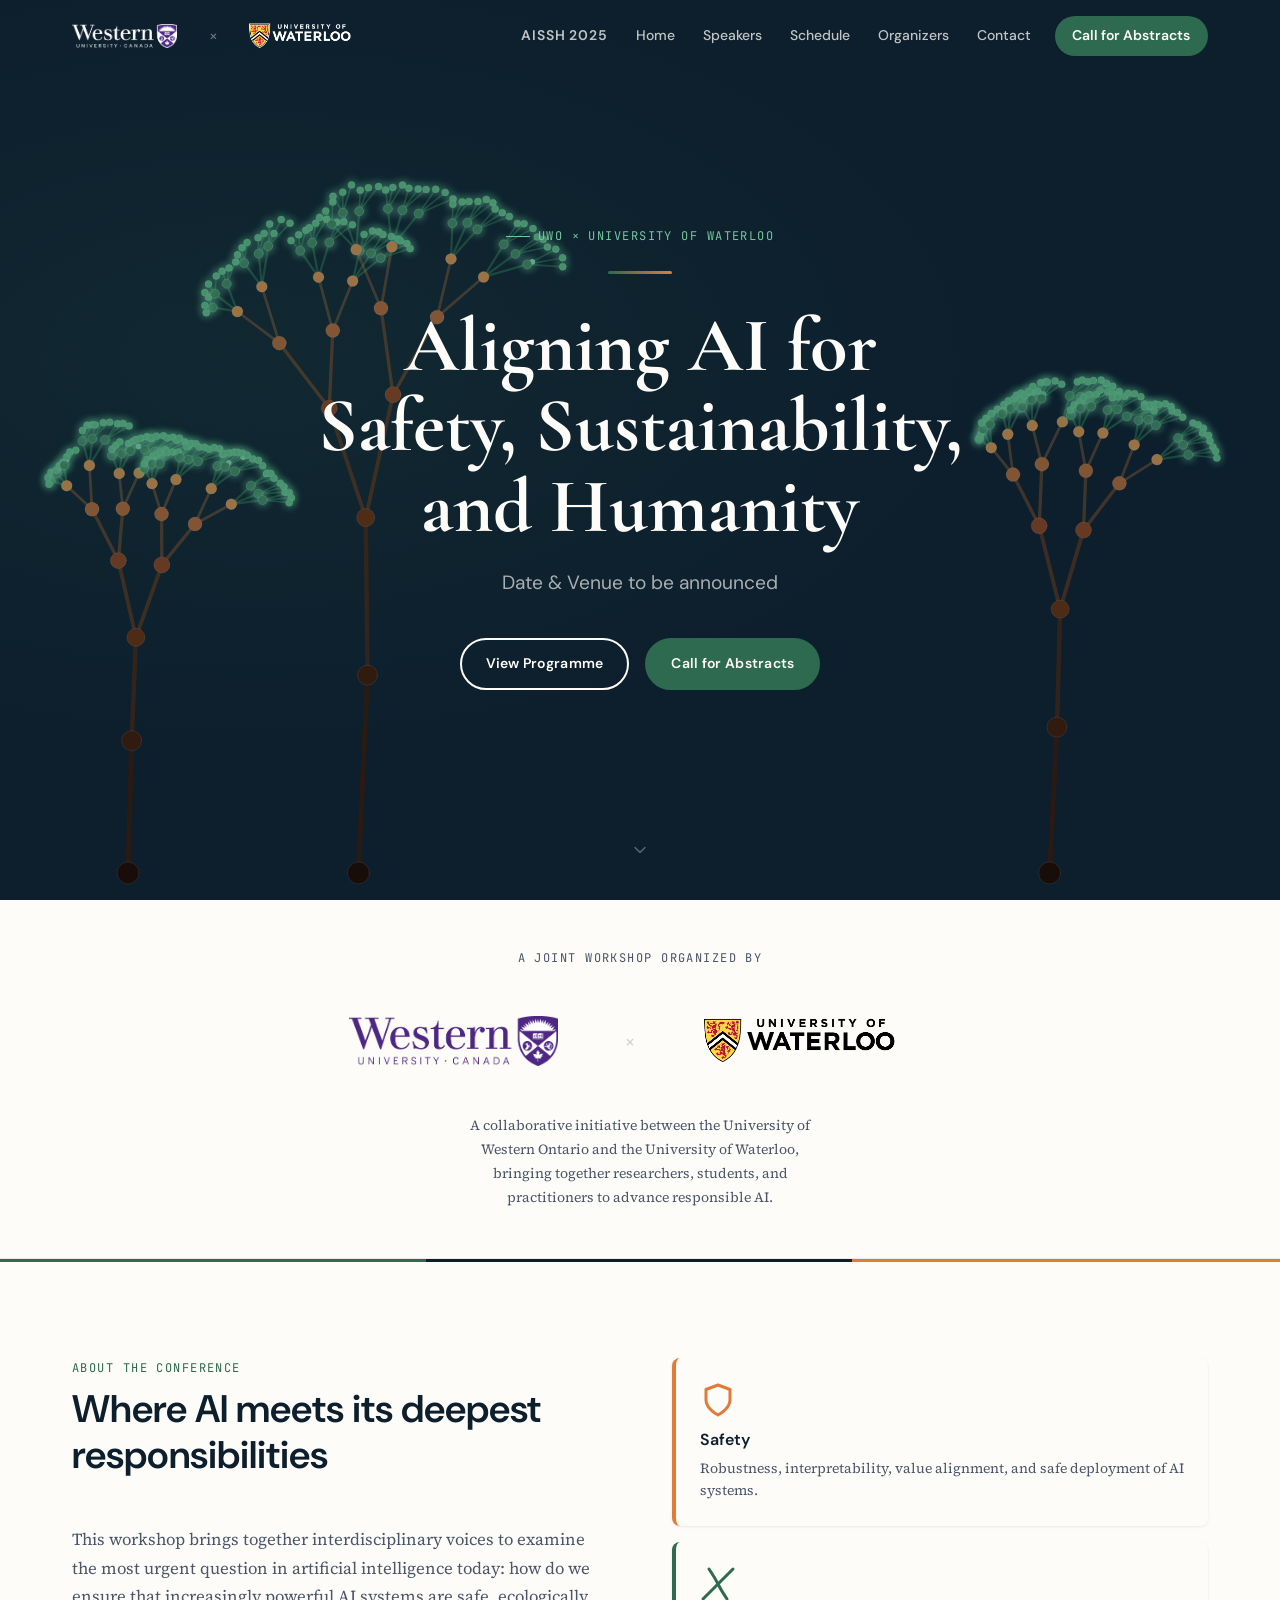
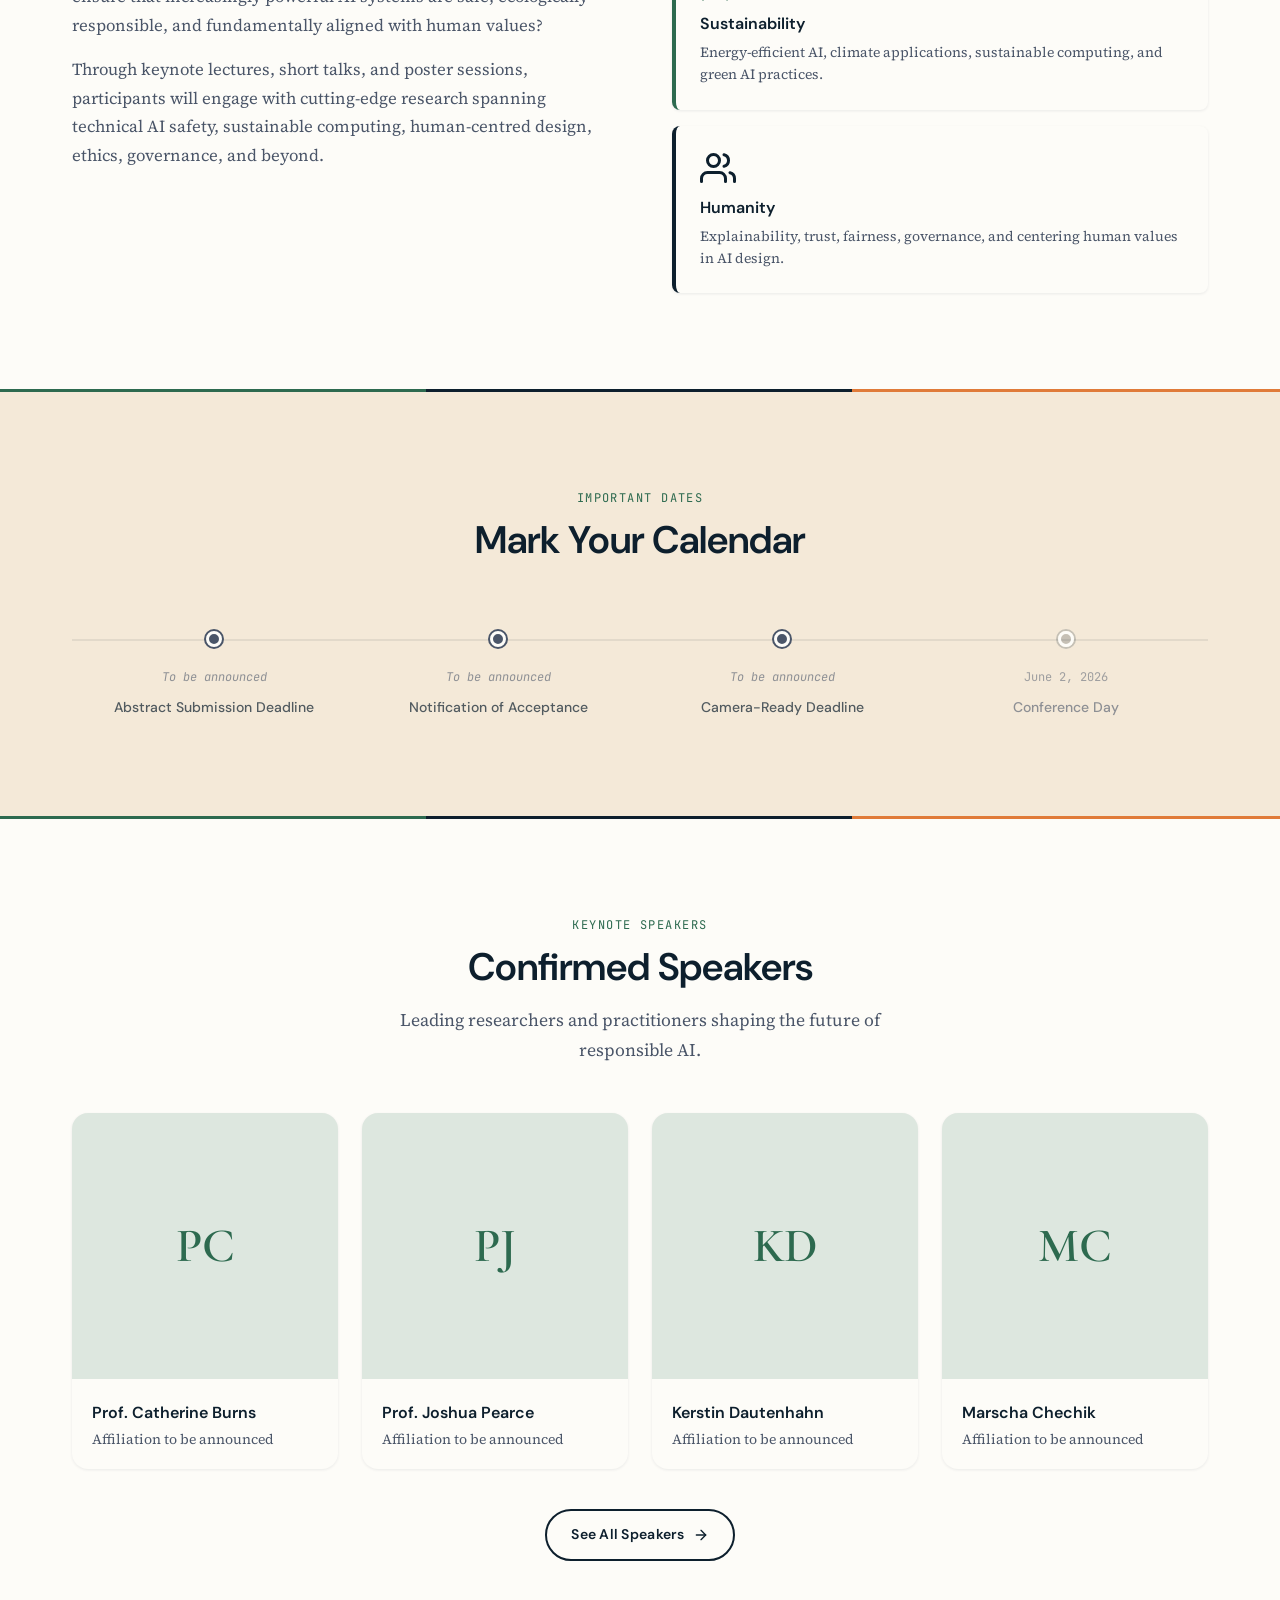
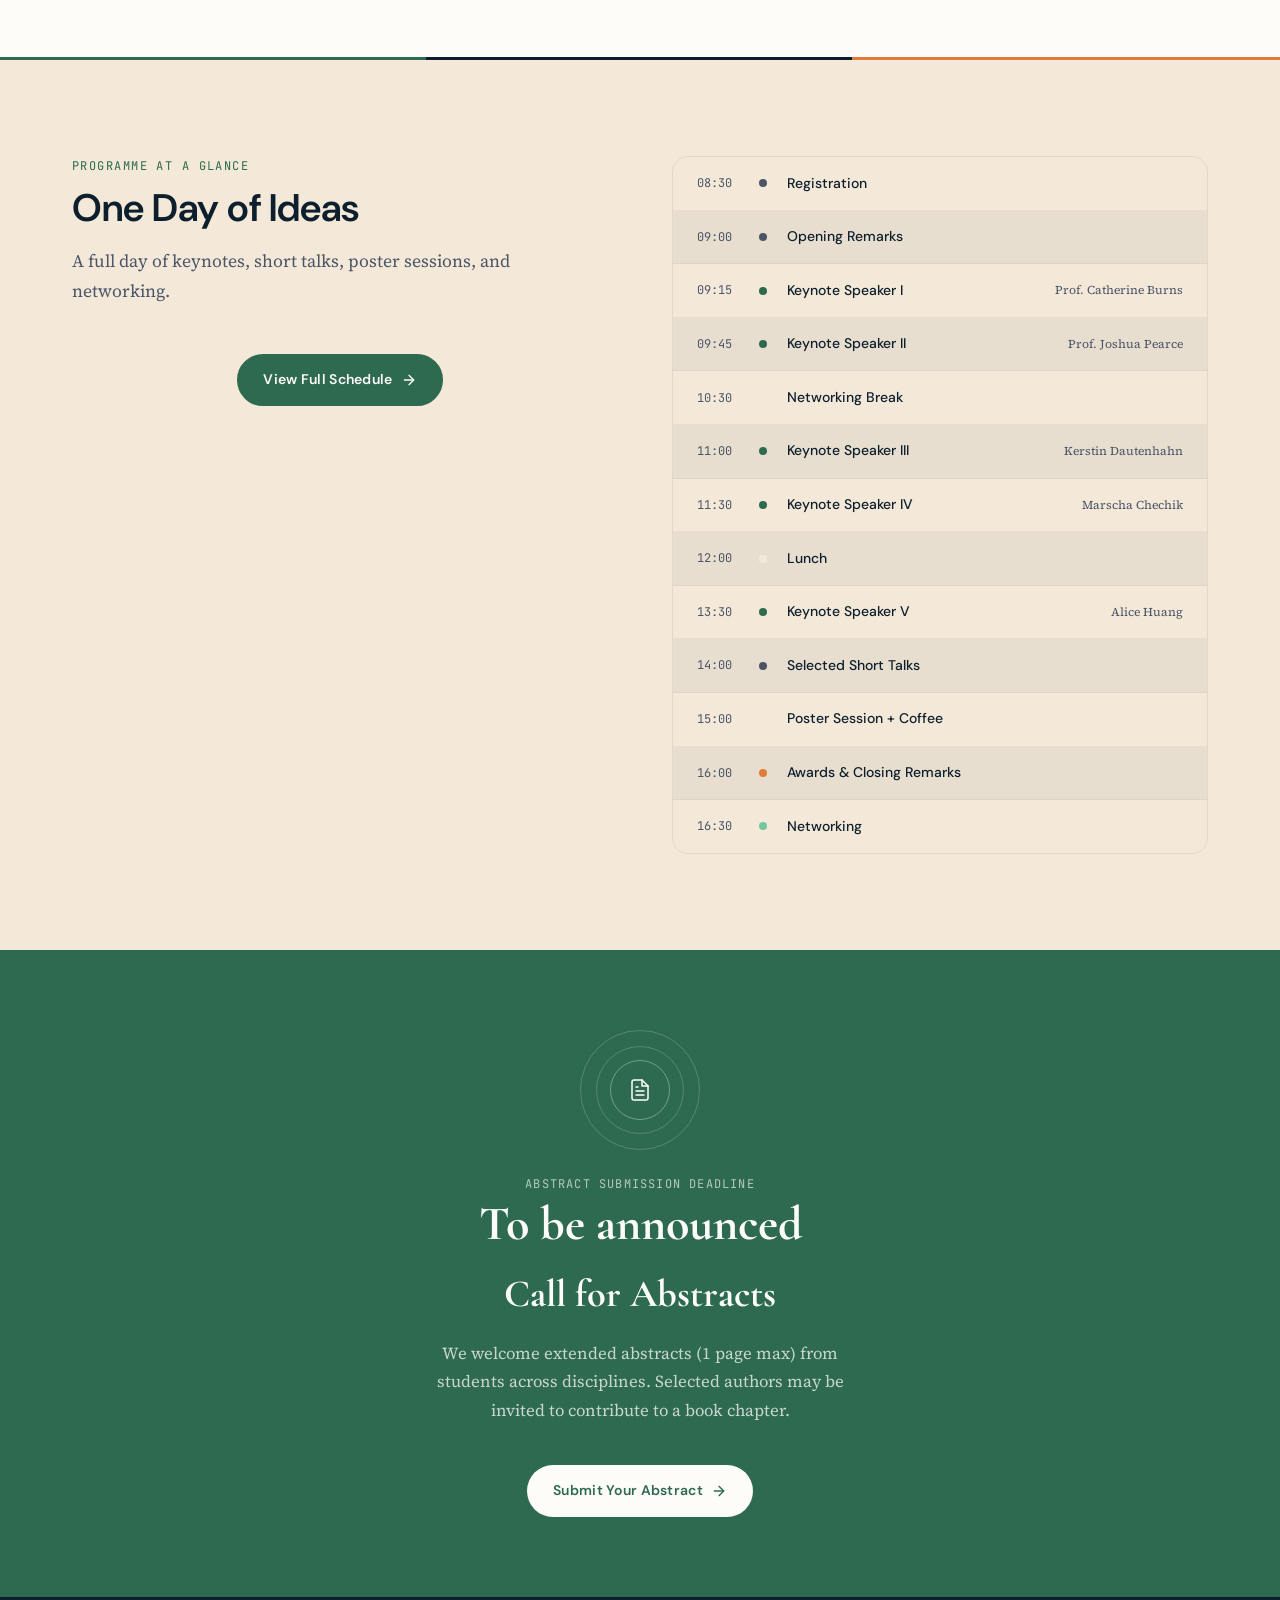
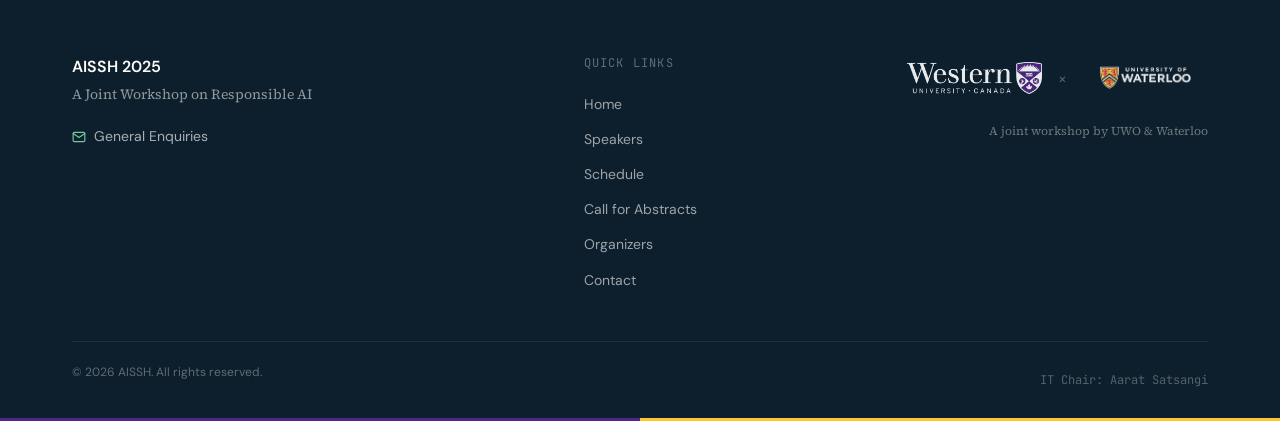
==== index.html @ 4331b7d3 "Frontend v1 done" ====
<!DOCTYPE html>
<html lang="en">

<head>
  <meta charset="UTF-8">
  <meta name="viewport" content="width=device-width, initial-scale=1.0">
  <meta name="description"
    content="Aligning AI for Safety, Sustainability, and Humanity — a joint workshop by the University of Western Ontario and University of Waterloo.">
  <title>AISSH 2025 — Aligning AI for Safety, Sustainability, and Humanity</title>

  <!-- Fonts -->
  <link rel="preconnect" href="https://fonts.googleapis.com">
  <link rel="preconnect" href="https://fonts.gstatic.com" crossorigin>
  <link
    href="https://fonts.googleapis.com/css2?family=Cormorant+Garamond:wght@600;700&family=DM+Sans:ital,opsz,wght@0,9..40,400;0,9..40,500;0,9..40,600;1,9..40,400&family=Source+Serif+4:ital,opsz,wght@0,8..60,400;0,8..60,600;1,8..60,400&family=JetBrains+Mono:wght@400&display=swap"
    rel="stylesheet">

  <!-- CSS -->
  <link rel="stylesheet" href="css/variables.css">
  <link rel="stylesheet" href="css/base.css">
  <link rel="stylesheet" href="css/layout.css">
  <link rel="stylesheet" href="css/animations.css">
  <link rel="stylesheet" href="css/header.css">
  <link rel="stylesheet" href="css/footer.css">
  <link rel="stylesheet" href="css/hero.css">
  <link rel="stylesheet" href="css/home.css">
</head>

<body class="page-home">

  <!-- ══ HEADER ══════════════════════════════════════════════ -->
  <header class="site-header" role="banner">
    <div class="site-header__inner">
      <a href="index.html" class="site-header__logos" aria-label="AISSH 2025 — Home">
        <img src="assets/logos/uwo-logo-rev.png" alt="University of Western Ontario" class="site-header__logo-img">
        <span class="site-header__logo-sep" aria-hidden="true">×</span>
        <img src="assets/logos/waterloo-logo-rev.png" alt="University of Waterloo" class="site-header__logo-img">
      </a>

      <span class="site-header__wordmark" aria-hidden="true">AISSH 2025</span>

      <nav class="site-nav" aria-label="Main navigation">
        <a href="index.html" class="site-nav__link" data-nav-link>Home</a>
        <a href="speakers.html" class="site-nav__link" data-nav-link>Speakers</a>
        <a href="schedule.html" class="site-nav__link" data-nav-link>Schedule</a>
        <a href="organizers.html" class="site-nav__link" data-nav-link>Organizers</a>
        <a href="contact.html" class="site-nav__link" data-nav-link>Contact</a>
        <a href="call-for-abstracts.html" class="site-nav__link site-nav__cta" data-nav-link>Call for Abstracts</a>
      </nav>

      <button class="site-header__hamburger" aria-label="Open navigation menu" aria-expanded="false"
        aria-controls="mobile-nav">
        <span></span><span></span><span></span>
      </button>
    </div>
  </header>

  <!-- ══ MOBILE NAV ══════════════════════════════════════════ -->
  <nav id="mobile-nav" class="site-nav__mobile" aria-label="Mobile navigation">
    <a href="index.html" class="site-nav__mobile-link" data-nav-link>Home</a>
    <a href="speakers.html" class="site-nav__mobile-link" data-nav-link>Speakers</a>
    <a href="schedule.html" class="site-nav__mobile-link" data-nav-link>Schedule</a>
    <a href="organizers.html" class="site-nav__mobile-link" data-nav-link>Organizers</a>
    <a href="contact.html" class="site-nav__mobile-link" data-nav-link>Contact</a>
    <a href="call-for-abstracts.html" class="site-nav__mobile-cta">Call for Abstracts</a>
  </nav>

  <main id="main-content">

    <!-- ══ § HERO ══════════════════════════════════════════ -->
    <section class="hero" aria-label="Conference hero">

      <!-- Neural-tree canvas (right half, decorative) -->
      <canvas id="tree-canvas" class="hero__canvas" aria-hidden="true"></canvas>

      <div class="hero__content">
        <span class="hero__eyebrow anim-fade-up">UWO × University of Waterloo</span>
        <span class="hero__accent anim-fade-up anim-delay-1" aria-hidden="true"></span>

        <h1 class="hero__headline anim-fade-up anim-delay-2">
          Aligning AI for Safety, Sustainability, and Humanity
        </h1>

        <p class="hero__subline anim-fade-up anim-delay-3" id="hero-date">
          Date &amp; Venue to be announced
        </p>

        <div class="hero__ctas anim-fade-up anim-delay-4">
          <a href="schedule.html" class="btn btn-outline" id="hero-cta-schedule">View Programme</a>
          <a href="call-for-abstracts.html" class="btn btn-primary" id="hero-cta-submit">Call for Abstracts</a>
        </div>
      </div>

      <a href="#hosted-by" class="hero__scroll" aria-label="Scroll down">
        <svg xmlns="http://www.w3.org/2000/svg" width="20" height="20" viewBox="0 0 24 24" fill="none"
          stroke="currentColor" stroke-width="1.5" stroke-linecap="round" stroke-linejoin="round" aria-hidden="true">
          <polyline points="6 9 12 15 18 9" />
        </svg>
      </a>
    </section>

    <!-- ══ § HOSTED BY ══════════════════════════════════════════ -->
    <section class="hosted-by" id="hosted-by" aria-label="Hosted by">
      <div class="container">
        <div class="hosted-by__inner">
          <span class="hosted-by__label">A joint workshop organized by</span>
          <div class="hosted-by__logos">
            <img src="assets/logos/uwo-logo.png" alt="University of Western Ontario" class="hosted-by__logo">
            <span class="hosted-by__sep" aria-hidden="true">×</span>
            <img src="assets/logos/waterloo-logo.png" alt="University of Waterloo" class="hosted-by__logo">
          </div>
          <p class="hosted-by__description">
            A collaborative initiative between the University of Western Ontario and the University of Waterloo,
            bringing together researchers, students, and practitioners to advance responsible AI.
          </p>
        </div>
      </div>
    </section>

    <hr class="split-rule section-divider" aria-hidden="true">

    <!-- ══ § ABOUT ═══════════════════════════════════════════════ -->
    <section class="section" id="about" aria-labelledby="about-title">
      <div class="container">
        <div class="two-col">
          <!-- Left: description -->
          <div>
            <div class="section-header reveal">
              <span class="section-label">About the Conference</span>
              <h2 class="section-title" id="about-title">Where AI meets its deepest responsibilities</h2>
            </div>
            <p class="about__description reveal anim-delay-1">
              This workshop brings together interdisciplinary voices to examine the most urgent question
              in artificial intelligence today: how do we ensure that increasingly powerful AI systems
              are safe, ecologically responsible, and fundamentally aligned with human values?
            </p>
            <p class="about__description reveal anim-delay-2" style="margin-top:1rem;">
              Through keynote lectures, short talks, and poster sessions, participants will engage
              with cutting-edge research spanning technical AI safety, sustainable computing,
              human-centred design, ethics, governance, and beyond.
            </p>
          </div>

          <!-- Right: pillar cards -->
          <div class="about__pillars">
            <article class="pillar-card pillar-card--safety reveal">
              <svg class="pillar-card__icon" xmlns="http://www.w3.org/2000/svg" viewBox="0 0 24 24" fill="none"
                stroke="currentColor" stroke-width="2" stroke-linecap="round" stroke-linejoin="round"
                aria-hidden="true">
                <path d="M12 22s8-4 8-10V5l-8-3-8 3v7c0 6 8 10 8 10z" />
              </svg>
              <h3 class="pillar-card__title">Safety</h3>
              <p class="pillar-card__desc">Robustness, interpretability, value alignment, and safe deployment of AI
                systems.</p>
            </article>
            <article class="pillar-card pillar-card--sustain reveal anim-delay-1">
              <svg class="pillar-card__icon" xmlns="http://www.w3.org/2000/svg" viewBox="0 0 24 24" fill="none"
                stroke="currentColor" stroke-width="2" stroke-linecap="round" stroke-linejoin="round"
                aria-hidden="true">
                <path d="M2 22 C2 22 7 17 12 12 C17 7 22 2 22 2" />
                <path d="M6 2 C6 2 10 8 12 12 C14 16 18 22 18 22" />
              </svg>
              <h3 class="pillar-card__title">Sustainability</h3>
              <p class="pillar-card__desc">Energy-efficient AI, climate applications, sustainable computing, and green
                AI practices.</p>
            </article>
            <article class="pillar-card pillar-card--humanity reveal anim-delay-2">
              <svg class="pillar-card__icon" xmlns="http://www.w3.org/2000/svg" viewBox="0 0 24 24" fill="none"
                stroke="currentColor" stroke-width="2" stroke-linecap="round" stroke-linejoin="round"
                aria-hidden="true">
                <path d="M17 21v-2a4 4 0 0 0-4-4H5a4 4 0 0 0-4 4v2" />
                <circle cx="9" cy="7" r="4" />
                <path d="M23 21v-2a4 4 0 0 0-3-3.87" />
                <path d="M16 3.13a4 4 0 0 1 0 7.75" />
              </svg>
              <h3 class="pillar-card__title">Humanity</h3>
              <p class="pillar-card__desc">Explainability, trust, fairness, governance, and centering human values in AI
                design.</p>
            </article>
          </div>
        </div>
      </div>
    </section>

    <hr class="split-rule section-divider" aria-hidden="true">

    <!-- ══ § KEY DATES ═══════════════════════════════════════════ -->
    <section class="section section--sand" id="key-dates" aria-labelledby="dates-title">
      <div class="container">
        <div class="section-header section-header--center reveal">
          <span class="section-label">Important Dates</span>
          <h2 class="section-title" id="dates-title">Mark Your Calendar</h2>
        </div>
        <div class="key-dates__timeline" id="key-dates-list" aria-label="Key dates timeline">
          <!-- Injected by home.js -->
          <p class="text-center" style="color:var(--color-slate); padding:2rem 0;">Loading dates…</p>
        </div>
      </div>
    </section>

    <hr class="split-rule section-divider" aria-hidden="true">

    <!-- ══ § KEYNOTE SPEAKERS PREVIEW ══════════════════════════ -->
    <section class="section" id="speakers" aria-labelledby="speakers-preview-title">
      <div class="container">
        <div class="section-header section-header--center reveal">
          <span class="section-label">Keynote Speakers</span>
          <h2 class="section-title" id="speakers-preview-title">Confirmed Speakers</h2>
          <p class="section-subtitle">Leading researchers and practitioners shaping the future of responsible AI.</p>
        </div>
        <div class="card-grid card-grid--4" id="speakers-preview-grid" aria-label="Speaker preview cards">
          <!-- Injected by home.js -->
        </div>
        <div class="speaker-preview__see-all reveal">
          <a href="speakers.html" class="btn btn-outline-dark" id="see-all-speakers-link">
            See All Speakers
            <svg xmlns="http://www.w3.org/2000/svg" width="16" height="16" viewBox="0 0 24 24" fill="none"
              stroke="currentColor" stroke-width="2" stroke-linecap="round" stroke-linejoin="round" aria-hidden="true">
              <line x1="5" y1="12" x2="19" y2="12" />
              <polyline points="12 5 19 12 12 19" />
            </svg>
          </a>
        </div>
      </div>
    </section>

    <hr class="split-rule section-divider" aria-hidden="true">

    <!-- ══ § QUICK SCHEDULE ════════════════════════════════════ -->
    <section class="section section--sand" id="quick-schedule" aria-labelledby="schedule-preview-title">
      <div class="container">
        <div class="two-col">
          <div>
            <div class="section-header reveal">
              <span class="section-label">Programme at a Glance</span>
              <h2 class="section-title" id="schedule-preview-title">One Day of Ideas</h2>
              <p class="section-subtitle">A full day of keynotes, short talks, poster sessions, and networking.</p>
            </div>
            <div class="quick-schedule__link reveal">
              <a href="schedule.html" class="btn btn-primary" id="full-schedule-link">
                View Full Schedule
                <svg xmlns="http://www.w3.org/2000/svg" width="16" height="16" viewBox="0 0 24 24" fill="none"
                  stroke="currentColor" stroke-width="2" stroke-linecap="round" stroke-linejoin="round"
                  aria-hidden="true">
                  <line x1="5" y1="12" x2="19" y2="12" />
                  <polyline points="12 5 19 12 12 19" />
                </svg>
              </a>
            </div>
          </div>
          <div id="quick-schedule-list" class="quick-schedule__list reveal anim-delay-1"
            aria-label="Quick schedule overview">
            <!-- Injected by home.js -->
          </div>
        </div>
      </div>
    </section>

    <!-- ══ § CFP BANNER ════════════════════════════════════════ -->
    <section class="cfp-banner" id="cfp" aria-labelledby="cfp-title">
      <div class="container">
        <div class="cfp-banner__inner">
          <div class="cfp-banner__rings" aria-hidden="true">
            <div class="cfp-banner__rings-inner">
              <svg xmlns="http://www.w3.org/2000/svg" width="24" height="24" viewBox="0 0 24 24" fill="none"
                stroke="white" stroke-width="1.5" stroke-linecap="round" stroke-linejoin="round">
                <path d="M14 2H6a2 2 0 0 0-2 2v16a2 2 0 0 0 2 2h12a2 2 0 0 0 2-2V8z" />
                <polyline points="14 2 14 8 20 8" />
                <line x1="16" y1="13" x2="8" y2="13" />
                <line x1="16" y1="17" x2="8" y2="17" />
                <polyline points="10 9 9 9 8 9" />
              </svg>
            </div>
          </div>
          <div>
            <span class="cfp-banner__deadline-label">Abstract Submission Deadline</span>
            <span class="cfp-banner__deadline-date" id="cfp-deadline-display">To be announced</span>
          </div>
          <h2 class="cfp-banner__title" id="cfp-title">Call for Abstracts</h2>
          <p class="cfp-banner__subtitle">
            We welcome extended abstracts (1 page max) from students across disciplines.
            Selected authors may be invited to contribute to a book chapter.
          </p>
          <a href="call-for-abstracts.html" class="btn cfp-banner__cta" id="cfp-banner-submit-btn">
            Submit Your Abstract
            <svg xmlns="http://www.w3.org/2000/svg" width="16" height="16" viewBox="0 0 24 24" fill="none"
              stroke="currentColor" stroke-width="2" stroke-linecap="round" stroke-linejoin="round" aria-hidden="true">
              <line x1="5" y1="12" x2="19" y2="12" />
              <polyline points="12 5 19 12 12 19" />
            </svg>
          </a>
        </div>
      </div>
    </section>

  </main>

  <!-- ══ FOOTER ═══════════════════════════════════════════════ -->
  <footer class="site-footer" role="contentinfo">
    <div class="container">
      <div class="site-footer__body">
        <div class="site-footer__identity">
          <p class="site-footer__conf-name">AISSH 2025</p>
          <p class="site-footer__tagline">Aligning AI for Safety, Sustainability, and Humanity</p>
          <ul class="site-footer__contact-list">
            <li class="site-footer__contact-item">
              <svg xmlns="http://www.w3.org/2000/svg" width="14" height="14" viewBox="0 0 24 24" fill="none"
                stroke="currentColor" stroke-width="2" stroke-linecap="round" stroke-linejoin="round"
                aria-hidden="true">
                <path d="M4 4h16c1.1 0 2 .9 2 2v12c0 1.1-.9 2-2 2H4c-1.1 0-2-.9-2-2V6c0-1.1.9-2 2-2z" />
                <polyline points="22,6 12,13 2,6" />
              </svg>
              <a href="contact.html">General Enquiries</a>
            </li>
          </ul>
        </div>

        <nav class="site-footer__nav" aria-label="Footer navigation">
          <p class="site-footer__nav-heading">Quick Links</p>
          <ul class="site-footer__nav-list">
            <li><a href="index.html" class="site-footer__nav-link">Home</a></li>
            <li><a href="speakers.html" class="site-footer__nav-link">Speakers</a></li>
            <li><a href="schedule.html" class="site-footer__nav-link">Schedule</a></li>
            <li><a href="call-for-abstracts.html" class="site-footer__nav-link">Call for Abstracts</a></li>
            <li><a href="organizers.html" class="site-footer__nav-link">Organizers</a></li>
            <li><a href="contact.html" class="site-footer__nav-link">Contact</a></li>
          </ul>
        </nav>

        <div class="site-footer__universities">
          <div class="site-footer__uni-strip">
            <img src="assets/logos/uwo-logo-rev.png" alt="University of Western Ontario" class="site-footer__uni-logo">
            <span class="site-footer__uni-sep" aria-hidden="true">×</span>
            <img src="assets/logos/waterloo-logo-rev.png" alt="University of Waterloo" class="site-footer__uni-logo">
          </div>
          <p class="site-footer__uni-label">A joint workshop by UWO &amp; Waterloo</p>
        </div>
      </div>

      <div class="site-footer__bottom">
        <p class="site-footer__copyright">© <span class="footer-year">2025</span> AISSH. All rights reserved.</p>
        <p class="site-footer__credit">IT Chair: Aarat Satsangi</p>
      </div>
    </div>
    <div class="site-footer__uni-bar" aria-hidden="true"></div>
  </footer>

  <!-- ══ SCRIPTS ══════════════════════════════════════════════ -->
  <script src="js/main.js"></script>
  <script src="js/home.js"></script>
  <script src="js/tree.js"></script>
</body>

</html>
---- css/variables.css ----
/* ============================================================
   VARIABLES.CSS — Design Tokens & CSS Custom Properties
   ============================================================ */

:root {
  /* ——— Colour Palette ——— */
  --color-deep:        #0D1F2D;
  --color-forest:      #2D6A4F;
  --color-sage:        #74C69D;
  --color-sand:        #F4E9D8;
  --color-amber:       #E07B39;
  --color-slate:       #4A5568;
  --color-white:       #FDFCF8;

  /* Transparent variants */
  --color-deep-05:     rgba(13, 31, 45, 0.05);
  --color-deep-08:     rgba(13, 31, 45, 0.08);
  --color-deep-12:     rgba(13, 31, 45, 0.12);
  --color-deep-20:     rgba(13, 31, 45, 0.20);
  --color-forest-10:   rgba(45, 106, 79, 0.10);
  --color-forest-15:   rgba(45, 106, 79, 0.15);
  --color-amber-10:    rgba(224, 123, 57, 0.10);
  --color-amber-15:    rgba(224, 123, 57, 0.15);
  --color-white-10:    rgba(253, 252, 248, 0.10);
  --color-white-80:    rgba(253, 252, 248, 0.80);

  /* University Accents — footer & co-branding only */
  --color-uwo:         #4F2683;
  --color-waterloo:    #FFC72C;

  /* ——— Typography ——— */
  --font-display: 'Cormorant Garamond', Georgia, 'Times New Roman', serif;
  --font-heading:  'DM Sans', system-ui, -apple-system, sans-serif;
  --font-body:     'Source Serif 4', Georgia, 'Times New Roman', serif;
  --font-mono:     'JetBrains Mono', 'Courier New', Courier, monospace;

  /* ——— Type Scale ——— */
  --text-hero:    clamp(2.8rem, 6vw, 5rem);
  --text-h2:      clamp(1.75rem, 3vw, 2.5rem);
  --text-h3:      clamp(1.2rem, 2vw, 1.5rem);
  --text-body:    1rem;
  --text-small:   0.875rem;
  --text-caption: 0.75rem;

  /* ——— Line Heights ——— */
  --lh-hero:  1.05;
  --lh-h2:    1.2;
  --lh-h3:    1.3;
  --lh-body:  1.7;

  /* ——— Spacing ——— */
  --section-py:     clamp(4rem, 8vw, 6rem);
  --container-max:  1200px;
  --container-px:   clamp(1rem, 4vw, 2rem);
  --card-gap:       1.5rem;
  --header-height:  72px;

  /* ——— Border Radius ——— */
  --radius-sm:   4px;
  --radius-md:   8px;
  --radius-lg:   16px;
  --radius-xl:   24px;
  --radius-full: 9999px;

  /* ——— Shadows ——— */
  --shadow-sm:  0 1px 3px var(--color-deep-08);
  --shadow-md:  0 4px 16px var(--color-deep-12);
  --shadow-lg:  0 8px 32px var(--color-deep-20);

  /* ——— Transitions ——— */
  --transition-fast: 150ms ease;
  --transition-base: 300ms ease;
  --transition-slow: 500ms ease;

  /* ——— Z-Index Scale ——— */
  --z-base:    1;
  --z-card:    10;
  --z-header:  100;
  --z-modal:   200;
  --z-overlay: 190;
}
---- css/base.css ----
/* ============================================================
   BASE.CSS — Reset, Typography, Global Element Styles
   ============================================================ */

/* ——— CSS Reset ——— */
*, *::before, *::after {
  box-sizing: border-box;
  margin: 0;
  padding: 0;
}

html {
  scroll-behavior: smooth;
  font-size: 16px;
  -webkit-text-size-adjust: 100%;
}

body {
  font-family: var(--font-body);
  font-size: var(--text-body);
  line-height: var(--lh-body);
  color: var(--color-deep);
  background-color: var(--color-white);
  -webkit-font-smoothing: antialiased;
  -moz-osx-font-smoothing: grayscale;
}

img, svg, video {
  display: block;
  max-width: 100%;
}

a {
  color: var(--color-forest);
  text-decoration: none;
  transition: color var(--transition-fast);
}

a:hover {
  color: var(--color-amber);
}

a:focus-visible {
  outline: 2px solid var(--color-amber);
  outline-offset: 3px;
  border-radius: var(--radius-sm);
}

ul, ol {
  list-style: none;
}

button {
  cursor: pointer;
  border: none;
  background: none;
  font-family: inherit;
}

button:focus-visible {
  outline: 2px solid var(--color-amber);
  outline-offset: 3px;
  border-radius: var(--radius-sm);
}

input, textarea, select {
  font-family: inherit;
  font-size: inherit;
}

/* ——— Typography ——— */
h1, h2, h3, h4, h5, h6 {
  font-family: var(--font-heading);
  line-height: var(--lh-h2);
  color: var(--color-deep);
}

h1 { font-size: var(--text-h2); font-weight: 600; }
h2 { font-size: var(--text-h2); font-weight: 600; }
h3 { font-size: var(--text-h3); font-weight: 500; line-height: var(--lh-h3); }

p { margin-bottom: 1rem; }
p:last-child { margin-bottom: 0; }

strong { font-weight: 600; }
em { font-style: italic; }

/* ——— Section Heading Pattern ——— */
.section-label {
  font-family: var(--font-mono);
  font-size: var(--text-caption);
  letter-spacing: 0.12em;
  text-transform: uppercase;
  color: var(--color-forest);
  margin-bottom: 0.5rem;
  display: block;
}

.section-title {
  font-family: var(--font-heading);
  font-size: var(--text-h2);
  font-weight: 600;
  color: var(--color-deep);
  line-height: var(--lh-h2);
  margin-bottom: 1rem;
}

.section-subtitle {
  font-family: var(--font-body);
  font-size: 1.1rem;
  color: var(--color-slate);
  line-height: var(--lh-body);
  max-width: 56ch;
}

/* ——— Split Rule Divider ——— */
.split-rule {
  display: flex;
  height: 3px;
  border: none;
  margin: 0;
  gap: 0;
}

.split-rule::before,
.split-rule,
.split-rule::after {
  content: '';
  display: block;
}

/* Used as a standalone element */
hr.split-rule {
  width: 100%;
  height: 3px;
  background: linear-gradient(
    to right,
    var(--color-forest) 33.3%,
    var(--color-deep)   33.3% 66.6%,
    var(--color-amber)  66.6%
  );
  border: none;
  margin: 0;
}

/* ——— Button Styles ——— */
.btn {
  display: inline-flex;
  align-items: center;
  gap: 0.5rem;
  padding: 0.75rem 1.5rem;
  border-radius: var(--radius-full);
  font-family: var(--font-heading);
  font-size: var(--text-small);
  font-weight: 600;
  letter-spacing: 0.02em;
  text-decoration: none;
  transition: background-color var(--transition-base),
              color var(--transition-base),
              box-shadow var(--transition-base),
              transform var(--transition-fast);
  cursor: pointer;
  border: 2px solid transparent;
}

.btn:hover {
  transform: translateY(-2px);
}

.btn:active {
  transform: translateY(0);
}

.btn-primary {
  background-color: var(--color-forest);
  color: var(--color-white);
  border-color: var(--color-forest);
}

.btn-primary:hover {
  background-color: #245c42;
  border-color: #245c42;
  color: var(--color-white);
  box-shadow: var(--shadow-md);
}

.btn-outline {
  background-color: transparent;
  color: var(--color-white);
  border-color: var(--color-white);
}

.btn-outline:hover {
  background-color: var(--color-white);
  color: var(--color-deep);
  box-shadow: var(--shadow-md);
}

.btn-outline-dark {
  background-color: transparent;
  color: var(--color-deep);
  border-color: var(--color-deep);
}

.btn-outline-dark:hover {
  background-color: var(--color-deep);
  color: var(--color-white);
}

.btn-amber {
  background-color: var(--color-amber);
  color: var(--color-white);
  border-color: var(--color-amber);
}

.btn-amber:hover {
  background-color: #c96a2a;
  border-color: #c96a2a;
  color: var(--color-white);
  box-shadow: var(--shadow-md);
}

/* ——— Badge ——— */
.badge {
  display: inline-flex;
  align-items: center;
  padding: 0.2rem 0.65rem;
  border-radius: var(--radius-full);
  font-family: var(--font-mono);
  font-size: var(--text-caption);
  font-weight: 400;
  letter-spacing: 0.04em;
  text-transform: uppercase;
}

.badge-confirmed {
  background-color: var(--color-forest-10);
  color: var(--color-forest);
}

/* ——— Utilities ——— */
.visually-hidden {
  position: absolute;
  width: 1px;
  height: 1px;
  margin: -1px;
  padding: 0;
  overflow: hidden;
  clip: rect(0, 0, 0, 0);
  white-space: nowrap;
  border: 0;
}

.text-center { text-align: center; }
.text-left   { text-align: left; }

.mt-sm { margin-top: 0.5rem; }
.mt-md { margin-top: 1rem; }
.mt-lg { margin-top: 2rem; }
---- css/layout.css ----
/* ============================================================
   LAYOUT.CSS — Containers, Grid, Section Wrappers
   ============================================================ */

/* ——— Container ——— */
.container {
  width: 100%;
  max-width: var(--container-max);
  margin-inline: auto;
  padding-inline: var(--container-px);
}

/* ——— Section Wrapper ——— */
.section {
  padding-block: var(--section-py);
}

.section--sand {
  background-color: var(--color-sand);
}

.section--deep {
  background-color: var(--color-deep);
  color: var(--color-white);
}

.section--forest {
  background-color: var(--color-forest);
  color: var(--color-white);
}

/* ——— Section Header ——— */
.section-header {
  margin-bottom: 3rem;
}

.section-header--center {
  text-align: center;
}

.section-header--center .section-subtitle {
  margin-inline: auto;
}

/* ——— Page Hero (inner pages) ——— */
.page-hero {
  background-color: var(--color-deep);
  color: var(--color-white);
  padding-top: calc(var(--header-height) + 5rem);
  padding-bottom: 4.5rem;
  min-height: 420px;
  position: relative;
  overflow: hidden;
}

.page-hero::before {
  display: none;
}

.page-hero .container {
  position: relative;
  z-index: 2;                 /* above canvas (z-index:0) */
  text-align: center;
  width: 100%;
}

.page-hero__label {
  font-family: var(--font-mono);
  font-size: var(--text-caption);
  letter-spacing: 0.12em;
  text-transform: uppercase;
  color: var(--color-sage);
  display: block;
  margin-bottom: 0.75rem;
}

.page-hero__title {
  font-family: var(--font-display);
  font-size: clamp(2rem, 4vw, 3.5rem);
  font-weight: 700;
  line-height: 1.1;
  color: var(--color-white);
  margin-bottom: 1rem;
}

.page-hero__subtitle {
  font-family: var(--font-body);
  font-size: 1.1rem;
  color: var(--color-sand);
  max-width: 52ch;
  line-height: var(--lh-body);
  margin-inline: auto;        /* centre the constrained subtitle */
}

/* ——— Divider ——— */
.section-divider {
  margin-block: 0;
}

/* ——— Card Grids ——— */
.card-grid {
  display: grid;
  gap: var(--card-gap);
}

.card-grid--3 {
  grid-template-columns: repeat(3, 1fr);
}

.card-grid--2 {
  grid-template-columns: repeat(2, 1fr);
}

.card-grid--4 {
  grid-template-columns: repeat(4, 1fr);
}

/* ——— Responsive Grid Breakpoints ——— */
@media (max-width: 1024px) {
  .card-grid--4 { grid-template-columns: repeat(2, 1fr); }
  .card-grid--3 { grid-template-columns: repeat(2, 1fr); }
}

@media (max-width: 640px) {
  .card-grid--4,
  .card-grid--3,
  .card-grid--2 { grid-template-columns: 1fr; }
}

/* ——— Two Column Layout ——— */
.two-col {
  display: grid;
  grid-template-columns: 1fr 1fr;
  gap: 4rem;
  align-items: start;
}

@media (max-width: 768px) {
  .two-col {
    grid-template-columns: 1fr;
    gap: 2rem;
  }
}

/* ——— Flex utilities ——— */
.flex-center {
  display: flex;
  align-items: center;
  justify-content: center;
}

.flex-between {
  display: flex;
  align-items: center;
  justify-content: space-between;
}

.flex-gap-sm { gap: 0.5rem; }
.flex-gap-md { gap: 1rem; }
.flex-gap-lg { gap: 1.5rem; }

/* ——— Main content offset for sticky header ——— */
main {
  padding-top: var(--header-height);
}

/* Home page hero doesn't need offset — it's full-viewport */
body.page-home main {
  padding-top: 0;
}
---- css/animations.css ----
/* ============================================================
   ANIMATIONS.CSS — Keyframes & Motion Utilities
   ============================================================ */

/* ——— Keyframes ——— */
@keyframes fadeInUp {
  from { opacity: 0; transform: translateY(24px); }
  to   { opacity: 1; transform: translateY(0); }
}

@keyframes fadeIn {
  from { opacity: 0; }
  to   { opacity: 1; }
}

@keyframes slideInLeft {
  from { opacity: 0; transform: translateX(-24px); }
  to   { opacity: 1; transform: translateX(0); }
}

@keyframes slideInRight {
  from { opacity: 0; transform: translateX(24px); }
  to   { opacity: 1; transform: translateX(0); }
}

@keyframes chevronBounce {
  0%, 100% { transform: translateY(0); }
  50%       { transform: translateY(6px); }
}

@keyframes pulseRing {
  0%   { transform: scale(1);   opacity: 0.6; }
  100% { transform: scale(1.4); opacity: 0; }
}

@keyframes spinnerRotate {
  to { transform: rotate(360deg); }
}

/* ——— Animation Utility Classes ——— */
.anim-fade-up {
  animation: fadeInUp 0.7s ease both;
}

.anim-delay-1 { animation-delay: 0.1s; }
.anim-delay-2 { animation-delay: 0.2s; }
.anim-delay-3 { animation-delay: 0.35s; }
.anim-delay-4 { animation-delay: 0.5s; }
.anim-delay-5 { animation-delay: 0.65s; }

.anim-fade-in {
  animation: fadeIn 0.6s ease both;
}

/* ——— Scroll-triggered reveal (JS adds .revealed) ——— */
.reveal {
  opacity: 0;
  transform: translateY(20px);
  transition: opacity 0.6s ease, transform 0.6s ease;
}
.reveal.revealed {
  opacity: 1;
  transform: translateY(0);
}

/* ——— Respect reduced motion ——— */
@media (prefers-reduced-motion: reduce) {
  *,
  *::before,
  *::after {
    animation-duration: 0.01ms !important;
    animation-iteration-count: 1 !important;
    transition-duration: 0.01ms !important;
  }

  .reveal {
    opacity: 1;
    transform: none;
    transition: none;
  }
}
---- css/header.css ----
/* ============================================================
   HEADER.CSS — Sticky Navigation
   ============================================================ */

.site-header {
  position: fixed;
  top: 0;
  left: 0;
  right: 0;
  height: var(--header-height);
  z-index: var(--z-header);
  transition: background-color var(--transition-base),
    box-shadow var(--transition-base),
    backdrop-filter var(--transition-base);
}

/* Transparent state (on hero) */
.site-header--transparent {
  background-color: transparent;
}

/* Solid state (after scroll) */
.site-header--solid {
  background-color: var(--color-deep);
  box-shadow: 0 1px 0 rgba(253, 252, 248, 0.08);
  backdrop-filter: blur(12px);
}

/* Non-home pages always solid */
.site-header--always-solid {
  background-color: var(--color-deep);
  box-shadow: 0 1px 0 rgba(253, 252, 248, 0.08);
}

/* ——— Inner layout — 3-column grid ——— */
.site-header__inner {
  display: grid;
  grid-template-columns: 1fr auto 1fr;
  align-items: center;
  height: 100%;
  padding-inline: var(--container-px);
  max-width: var(--container-max);
  margin-inline: auto;
  gap: 1rem;
}

/* ——— Logo Strip ——— */
.site-header__logos {
  display: flex;
  align-items: center;
  gap: 0.75rem;
  text-decoration: none;
  flex-shrink: 0;
}

.site-header__logo-img {
  width: auto;
  max-width: 250px;
  object-fit: contain;
  object-position: center;
  vertical-align: middle;
}

.site-header__logo-img[src*="uwo"] {
  height: 25px;
  margin-right: 20px;
  /* Western logo is wide/tall, visually shrink it slightly */
}

.site-header__logo-img[src*="waterloo"] {
  height: 56px;
  /* Waterloo logo is mostly padding/wide, visually scale it up */
}

.site-header__logo-sep {
  font-family: var(--font-heading);
  font-size: 1rem;
  color: rgba(253, 252, 248, 0.4);
  user-select: none;
}

/* ——— Wordmark (centre column) ——— */
.site-header__wordmark {
  font-family: var(--font-heading);
  font-size: var(--text-small);
  font-weight: 600;
  letter-spacing: 0.06em;
  text-transform: uppercase;
  color: rgba(253, 252, 248, 0.75);
  white-space: nowrap;
  pointer-events: none;
  text-align: center;
  /* No position:absolute — sits naturally in centre grid column */
}

/* ——— Navigation (right column) ——— */
.site-nav {
  display: flex;
  align-items: center;
  justify-content: flex-end;
  gap: 0.25rem;
}

.site-nav__link {
  font-family: var(--font-heading);
  font-size: var(--text-small);
  font-weight: 500;
  color: rgba(253, 252, 248, 0.75);
  padding: 0.4rem 0.75rem;
  border-radius: var(--radius-sm);
  text-decoration: none;
  transition: color var(--transition-fast), background-color var(--transition-fast);
}

.site-nav__link:hover,
.site-nav__link[aria-current="page"] {
  color: var(--color-white);
  background-color: var(--color-white-10);
}

.site-nav__cta {
  margin-left: 0.5rem;
  padding: 0.5rem 1.1rem;
  background-color: var(--color-forest);
  color: var(--color-white) !important;
  border-radius: var(--radius-full);
  font-weight: 600;
  font-size: var(--text-small);
  font-family: var(--font-heading);
  white-space: nowrap;
  transition: background-color var(--transition-base), transform var(--transition-fast);
}

.site-nav__cta:hover {
  background-color: #245c42;
  transform: translateY(-1px);
  color: var(--color-white);
  background-color: #245c42 !important;
}

/* ——— Hamburger (mobile) ——— */
.site-header__hamburger {
  display: none;
  flex-direction: column;
  justify-content: center;
  align-items: center;
  width: 44px;
  height: 44px;
  gap: 5px;
  cursor: pointer;
  background: none;
  border: none;
  padding: 0;
}

.site-header__hamburger span {
  display: block;
  width: 22px;
  height: 2px;
  background-color: var(--color-white);
  border-radius: 2px;
  transition: transform var(--transition-base), opacity var(--transition-base);
}

.site-header__hamburger[aria-expanded="true"] span:nth-child(1) {
  transform: translateY(7px) rotate(45deg);
}

.site-header__hamburger[aria-expanded="true"] span:nth-child(2) {
  opacity: 0;
}

.site-header__hamburger[aria-expanded="true"] span:nth-child(3) {
  transform: translateY(-7px) rotate(-45deg);
}

/* ——— Mobile Drawer ——— */
.site-nav__mobile {
  display: none;
  position: fixed;
  top: var(--header-height);
  left: 0;
  right: 0;
  background-color: var(--color-deep);
  border-top: 1px solid rgba(253, 252, 248, 0.08);
  padding: 1.5rem var(--container-px) 2rem;
  z-index: calc(var(--z-header) - 1);
  animation: fadeIn 0.2s ease;
}

.site-nav__mobile.is-open {
  display: block;
}

.site-nav__mobile-link {
  display: block;
  font-family: var(--font-heading);
  font-size: 1.1rem;
  font-weight: 500;
  color: rgba(253, 252, 248, 0.8);
  padding: 0.85rem 0;
  border-bottom: 1px solid rgba(253, 252, 248, 0.06);
  text-decoration: none;
  transition: color var(--transition-fast);
}

.site-nav__mobile-link:hover,
.site-nav__mobile-link[aria-current="page"] {
  color: var(--color-sage);
}

.site-nav__mobile-cta {
  display: inline-block;
  margin-top: 1.25rem;
  background-color: var(--color-forest);
  color: var(--color-white);
  padding: 0.75rem 1.5rem;
  border-radius: var(--radius-full);
  font-family: var(--font-heading);
  font-size: 1rem;
  font-weight: 600;
  text-decoration: none;
}

/* ——— Responsive ——— */
@media (max-width: 768px) {
  .site-header__inner {
    grid-template-columns: 1fr auto;
    /* logos | hamburger */
  }

  .site-nav {
    display: none;
  }

  .site-header__hamburger {
    display: flex;
  }

  .site-header__wordmark {
    display: none;
  }
}

@media (max-width: 480px) {
  .site-header__logo-img[src*="uwo"] {
    height: 20px;
    margin-right: 10px;
  }
  .site-header__logo-img[src*="waterloo"] {
    height: 42px;
  }
}
---- css/footer.css ----
/* ============================================================
   FOOTER.CSS — Site Footer
   ============================================================ */

.site-footer {
  background-color: var(--color-deep);
  color: rgba(253, 252, 248, 0.7);
  padding-top: 3.5rem;
}

/* ——— Main footer body ——— */
.site-footer__body {
  display: grid;
  grid-template-columns: 1fr auto 1fr;
  gap: 3rem;
  padding-bottom: 3rem;
  border-bottom: 1px solid rgba(253, 252, 248, 0.08);
  align-items: start;
}

/* Left: Identity */
.site-footer__conf-name {
  font-family: var(--font-heading);
  font-size: 1rem;
  font-weight: 600;
  color: var(--color-white);
  margin-bottom: 0.25rem;
}

.site-footer__tagline {
  font-family: var(--font-body);
  font-size: var(--text-small);
  color: rgba(253, 252, 248, 0.55);
  margin-bottom: 1.25rem;
  line-height: 1.5;
}

.site-footer__contact-list {
  display: flex;
  flex-direction: column;
  gap: 0.4rem;
}

.site-footer__contact-item {
  display: flex;
  align-items: center;
  gap: 0.5rem;
  font-family: var(--font-heading);
  font-size: var(--text-small);
}

.site-footer__contact-item svg {
  flex-shrink: 0;
  color: var(--color-sage);
}

.site-footer__contact-item a {
  color: rgba(253, 252, 248, 0.65);
  text-decoration: none;
  transition: color var(--transition-fast);
}

.site-footer__contact-item a:hover {
  color: var(--color-sage);
}

/* Centre: Quick links */
.site-footer__nav-heading {
  font-family: var(--font-mono);
  font-size: var(--text-caption);
  letter-spacing: 0.1em;
  text-transform: uppercase;
  color: rgba(253, 252, 248, 0.35);
  margin-bottom: 1rem;
}

.site-footer__nav-list {
  display: flex;
  flex-direction: column;
  gap: 0.5rem;
}

.site-footer__nav-link {
  font-family: var(--font-heading);
  font-size: var(--text-small);
  color: rgba(253, 252, 248, 0.6);
  text-decoration: none;
  transition: color var(--transition-fast);
}

.site-footer__nav-link:hover {
  color: var(--color-sage);
}

/* Right: University logos */
.site-footer__universities {
  display: flex;
  flex-direction: column;
  align-items: flex-end;
  gap: 1.25rem;
}

.site-footer__uni-strip {
  display: flex;
  align-items: center;
  gap: 1rem;
}

.site-footer__uni-logo {
  width: auto;
  max-width: 250px;
  object-fit: contain;
  object-position: center;
  vertical-align: middle;
  opacity: 0.9;
}

.site-footer__uni-logo[src*="uwo"] {
  height: 32px;
}

.site-footer__uni-logo[src*="waterloo"] {
  height: 50px;
}

.site-footer__uni-sep {
  font-family: var(--font-heading);
  font-size: 1rem;
  color: rgba(253, 252, 248, 0.3);
}

.site-footer__uni-label {
  font-family: var(--font-body);
  font-size: var(--text-caption);
  color: rgba(253, 252, 248, 0.4);
  text-align: right;
  line-height: 1.4;
}

/* ——— Footer bottom bar ——— */
.site-footer__bottom {
  padding-block: 1.25rem;
  display: flex;
  align-items: center;
  justify-content: space-between;
  gap: 1rem;
  flex-wrap: wrap;
}

.site-footer__copyright {
  font-family: var(--font-heading);
  font-size: var(--text-caption);
  color: rgba(253, 252, 248, 0.35);
}

.site-footer__credit {
  font-family: var(--font-mono);
  font-size: var(--text-caption);
  color: rgba(253, 252, 248, 0.3);
}

/* ——— University accent strip ——— */
.site-footer__uni-bar {
  height: 3px;
  background: linear-gradient(to right,
      var(--color-uwo) 50%,
      var(--color-waterloo) 50%);
}

/* ——— Responsive ——— */
@media (max-width: 900px) {
  .site-footer__body {
    grid-template-columns: 1fr 1fr;
  }

  .site-footer__universities {
    grid-column: 1 / -1;
    align-items: flex-start;
  }
}

@media (max-width: 560px) {
  .site-footer__body {
    grid-template-columns: 1fr;
    gap: 2rem;
  }

  .site-footer__universities {
    align-items: flex-start;
  }

  .site-footer__bottom {
    flex-direction: column;
    align-items: flex-start;
    gap: 0.5rem;
  }
}
---- css/hero.css ----
/* ============================================================
   HERO.CSS — Homepage Hero Section
   ============================================================ */

.hero {
  position: relative;
  min-height: 100svh;
  min-height: 100vh;
  display: flex;
  flex-direction: column;
  justify-content: center;
  background-color: var(--color-deep);
  background-image:
    radial-gradient(ellipse 80% 60% at 20% 40%, rgba(45, 106, 79, 0.12) 0%, transparent 70%);
  overflow: hidden;
  color: var(--color-white);
}

/* ——— Neural-tree canvas ——— */
.hero__canvas {
  position: absolute;
  inset: 0;
  width: 100%;
  height: 100%;
  pointer-events: none;
  z-index: 0;
  opacity: 0.8; /* matches ctrl-trees default value */
  transition: opacity 0.1s;
}


/* ——— Background texture (disabled) ——— */
.hero__texture {
  display: none;
}

/* Bottom gradient overlay removed */

/* ——— Content — centered above the tree ——— */
.hero__content {
  position: relative;
  z-index: 2;
  width: 100%;
  max-width: var(--container-max);
  margin-inline: auto;
  padding-inline: var(--container-px);
  padding-top: calc(var(--header-height) + 2rem);
  padding-bottom: 6rem;
  text-align: center;
}

/* ——— Pre-headline tag ——— */
.hero__eyebrow {
  display: inline-flex;
  align-items: center;
  justify-content: center;
  gap: 0.5rem;
  font-family: var(--font-mono);
  font-size: var(--text-caption);
  letter-spacing: 0.12em;
  text-transform: uppercase;
  color: var(--color-sage);
  margin-bottom: 1.5rem;
}

.hero__eyebrow::before {
  content: '';
  display: block;
  width: 24px;
  height: 1px;
  background-color: var(--color-sage);
}

/* ——— Headline ——— */
.hero__headline {
  font-family: var(--font-display);
  font-size: var(--text-hero);
  font-weight: 700;
  line-height: var(--lh-hero);
  color: var(--color-white);
  margin-bottom: 1.25rem;
  max-width: 18ch;
  margin-inline: auto; /* centre the constrained headline */
}

/* Stagger animation on words */
.hero__headline .word {
  display: inline-block;
  animation: fadeInUp 0.7s ease both;
}

/* ——— Subline ——— */
.hero__subline {
  font-family: var(--font-heading);
  font-size: clamp(1rem, 2vw, 1.2rem);
  color: rgba(253, 252, 248, 0.65);
  margin-bottom: 2.5rem;
  max-width: 48ch;
  line-height: 1.6;
  margin-inline: auto;
}

/* ——— CTA group ——— */
.hero__ctas {
  display: flex;
  align-items: center;
  justify-content: center;
  gap: 1rem;
  flex-wrap: wrap;
}

/* ——— Scroll chevron ——— */
.hero__scroll {
  position: absolute;
  bottom: 2.5rem;
  left: 50%;
  transform: translateX(-50%);
  z-index: 3;
  display: flex;
  flex-direction: column;
  align-items: center;
  gap: 0.35rem;
  color: rgba(253, 252, 248, 0.35);
  font-family: var(--font-mono);
  font-size: var(--text-caption);
  letter-spacing: 0.1em;
  text-transform: uppercase;
  text-decoration: none;
}

.hero__scroll svg {
  animation: chevronBounce 1.8s ease-in-out infinite;
}


/* ——— Decorative accent line ——— */
.hero__accent {
  display: block;
  width: 64px;
  height: 3px;
  background: linear-gradient(to right, var(--color-forest), var(--color-amber));
  border-radius: var(--radius-full);
  margin-bottom: 2rem;
  margin-inline: auto;
}

/* ——— Responsive ——— */
@media (max-width: 768px) {
  .hero__content {
    max-width: 100%;
    padding-bottom: 5rem;
  }

  .hero__ctas {
    flex-direction: column;
    align-items: center;
  }

  .hero__scroll {
    bottom: 1.5rem;
  }
}
---- css/home.css ----
/* ============================================================
   HOME.CSS — Homepage Section Styles
   (Hosted By, About, Key Dates, Speaker Preview,
    Quick Schedule, CFP Banner)
   ============================================================ */

/* ——— § Hosted By ——— */
.hosted-by {
  padding-block: 3rem;
  background-color: var(--color-white);
  border-bottom: 1px solid var(--color-deep-08);
}

.hosted-by__inner {
  display: flex;
  flex-direction: column;
  align-items: center;
  gap: 1.25rem;
  text-align: center;
}

.hosted-by__label {
  font-family: var(--font-mono);
  font-size: var(--text-caption);
  letter-spacing: 0.12em;
  text-transform: uppercase;
  color: var(--color-slate);
}

.hosted-by__logos {
  display: flex;
  align-items: center;
  gap: 2rem;
}

.hosted-by__logo {
  height: 44px;
  width: auto;
}


.hosted-by__logo[src*="uwo"] {
  height: 50px;
  margin-right: 35px;
  /* Western logo is wide/tall, visually shrink it slightly */
}

.hosted-by__logo[src*="waterloo"] {
  height: 106px;
  /* Waterloo logo is mostly padding/wide, visually scale it up */
}

.hosted-by__sep {
  font-family: var(--font-heading);
  font-size: 1.25rem;
  color: var(--color-deep-20);
  font-weight: 300;
}

.hosted-by__description {
  font-family: var(--font-body);
  font-size: var(--text-small);
  color: var(--color-slate);
  max-width: 52ch;
  line-height: var(--lh-body);
}

/* ——— § About the Conference ——— */
.about__description {
  font-size: 1.05rem;
  line-height: var(--lh-body);
  color: var(--color-slate);
  margin-bottom: 0;
}

/* Pillar Cards */
.pillar-card {
  background-color: var(--color-white);
  border-radius: var(--radius-md);
  padding: 1.5rem;
  border-left: 4px solid transparent;
  box-shadow: var(--shadow-sm);
  transition: box-shadow var(--transition-base), transform var(--transition-base);
}

.pillar-card:hover {
  box-shadow: var(--shadow-md);
  transform: translateY(-3px);
}

.pillar-card--safety {
  border-left-color: var(--color-amber);
}

.pillar-card--sustain {
  border-left-color: var(--color-forest);
}

.pillar-card--humanity {
  border-left-color: var(--color-deep);
}

.pillar-card__icon {
  width: 36px;
  height: 36px;
  margin-bottom: 0.75rem;
  color: var(--color-forest);
}

.pillar-card--safety .pillar-card__icon {
  color: var(--color-amber);
}

.pillar-card--humanity .pillar-card__icon {
  color: var(--color-deep);
}

.pillar-card__title {
  font-family: var(--font-heading);
  font-size: 1rem;
  font-weight: 600;
  color: var(--color-deep);
  margin-bottom: 0.4rem;
}

.pillar-card__desc {
  font-family: var(--font-body);
  font-size: var(--text-small);
  color: var(--color-slate);
  line-height: 1.6;
}

.about__pillars {
  display: flex;
  flex-direction: column;
  gap: 1rem;
}

/* ——— § Key Dates ——— */
.key-dates__timeline {
  display: flex;
  gap: 0;
  position: relative;
}

/* Horizontal desktop layout */
.key-dates__timeline::before {
  content: '';
  position: absolute;
  top: 28px;
  left: 0;
  right: 0;
  height: 2px;
  background: var(--color-deep-08);
  z-index: 0;
}

.key-date-item {
  flex: 1;
  position: relative;
  padding-top: 3.5rem;
  padding-inline: 1rem;
  text-align: center;
  z-index: 1;
}

.key-date-item__dot {
  position: absolute;
  top: 20px;
  left: 50%;
  transform: translateX(-50%);
  width: 16px;
  height: 16px;
  border-radius: 50%;
  background-color: var(--color-slate);
  border: 3px solid var(--color-white);
  box-shadow: 0 0 0 2px var(--color-slate);
  transition: background-color var(--transition-base);
}

.key-date-item--highlight .key-date-item__dot {
  background-color: var(--color-amber);
  box-shadow: 0 0 0 2px var(--color-amber);
}

.key-date-item--past .key-date-item__dot {
  background-color: var(--color-deep-20);
  box-shadow: 0 0 0 2px var(--color-deep-20);
}

.key-date-item__date {
  font-family: var(--font-mono);
  font-size: var(--text-caption);
  color: var(--color-amber);
  margin-bottom: 0.35rem;
  display: block;
}

.key-date-item--past .key-date-item__date {
  color: var(--color-slate);
  opacity: 0.5;
}

.key-date-item__label {
  font-family: var(--font-heading);
  font-size: var(--text-small);
  font-weight: 500;
  color: var(--color-deep);
  line-height: 1.3;
}

.key-date-item--past .key-date-item__label {
  color: var(--color-slate);
  opacity: 0.6;
}

/* TBD dates — not yet announced */
.key-date-item--tbd .key-date-item__date {
  color: var(--color-slate);
  font-style: italic;
  opacity: 0.6;
}

.key-date-item--tbd .key-date-item__label {
  opacity: 0.7;
}

/* Mobile: vertical */
@media (max-width: 700px) {
  .key-dates__timeline {
    flex-direction: column;
    gap: 0;
  }

  .key-dates__timeline::before {
    top: 0;
    bottom: 0;
    left: 22px;
    right: auto;
    width: 2px;
    height: auto;
  }

  .key-date-item {
    display: flex;
    align-items: flex-start;
    gap: 1.25rem;
    padding-top: 0;
    padding-left: 56px;
    padding-bottom: 1.75rem;
    text-align: left;
  }

  .key-date-item__dot {
    top: 4px;
    left: 16px;
    transform: none;
  }

  /* .key-date-item__text — no specific styles needed */
}

/* ——— § Speaker Preview ——— */
.speaker-preview-card {
  background-color: var(--color-white);
  border-radius: var(--radius-lg);
  overflow: hidden;
  box-shadow: var(--shadow-sm);
  transition: box-shadow var(--transition-base), transform var(--transition-base);
  cursor: pointer;
}

.speaker-preview-card:hover {
  box-shadow: var(--shadow-lg);
  transform: translateY(-4px);
}

.speaker-preview-card__photo-wrap {
  position: relative;
  aspect-ratio: 1 / 1;
  overflow: hidden;
}

.speaker-preview-card__photo {
  width: 100%;
  height: 100%;
  object-fit: cover;
  filter: grayscale(40%) sepia(30%) hue-rotate(100deg) brightness(0.85);
  transition: filter var(--transition-slow);
}

.speaker-preview-card:hover .speaker-preview-card__photo {
  filter: none;
}

.speaker-preview-card__avatar {
  width: 100%;
  height: 100%;
  display: flex;
  align-items: center;
  justify-content: center;
  background-color: var(--color-forest-15);
  font-family: var(--font-display);
  font-size: 3rem;
  font-weight: 600;
  color: var(--color-forest);
}

.speaker-preview-card__body {
  padding: 1.25rem;
}

.speaker-preview-card__name {
  font-family: var(--font-heading);
  font-size: 1rem;
  font-weight: 600;
  color: var(--color-deep);
  margin-bottom: 0.2rem;
}

.speaker-preview-card__affiliation {
  font-family: var(--font-body);
  font-size: var(--text-small);
  color: var(--color-slate);
  line-height: 1.4;
}

.speaker-preview-card__tag {
  margin-top: 0.6rem;
  font-family: var(--font-mono);
  font-size: var(--text-caption);
  color: var(--color-forest);
  letter-spacing: 0.04em;
}

.speaker-preview__see-all {
  text-align: center;
  margin-top: 2.5rem;
}

/* ——— § Quick Schedule ——— */
.quick-schedule__list {
  display: flex;
  flex-direction: column;
  gap: 0;
  border: 1px solid var(--color-deep-08);
  border-radius: var(--radius-lg);
  overflow: hidden;
}

.quick-schedule-row {
  display: flex;
  align-items: center;
  gap: 1.25rem;
  padding: 0.9rem 1.5rem;
  border-bottom: 1px solid var(--color-deep-05);
  transition: background-color var(--transition-fast);
}

.quick-schedule-row:last-child {
  border-bottom: none;
}

.quick-schedule-row:nth-child(even) {
  background-color: var(--color-deep-05);
}

.quick-schedule-row:hover {
  background-color: var(--color-forest-10);
}

.quick-schedule-row__time {
  font-family: var(--font-mono);
  font-size: var(--text-caption);
  color: var(--color-slate);
  min-width: 42px;
  flex-shrink: 0;
}

.quick-schedule-row__dot {
  width: 8px;
  height: 8px;
  border-radius: 50%;
  flex-shrink: 0;
}

.quick-schedule-row__title {
  font-family: var(--font-heading);
  font-size: var(--text-small);
  font-weight: 500;
  color: var(--color-deep);
  flex: 1;
}

.quick-schedule-row__speaker {
  font-family: var(--font-body);
  font-size: var(--text-caption);
  color: var(--color-slate);
}

.quick-schedule__link {
  text-align: center;
  margin-top: 1.5rem;
}

/* ——— § CFP Banner ——— */
.cfp-banner {
  background-color: var(--color-forest);
  color: var(--color-white);
  position: relative;
  overflow: hidden;
  padding-block: 5rem;
}

.cfp-banner::before {
  display: none;
}

.cfp-banner__inner {
  position: relative;
  z-index: 1;
  display: flex;
  flex-direction: column;
  align-items: center;
  text-align: center;
  gap: 1.5rem;
}

/* Concentric ring decoration */
.cfp-banner__rings {
  position: relative;
  width: 120px;
  height: 120px;
  display: flex;
  align-items: center;
  justify-content: center;
  flex-shrink: 0;
}

.cfp-banner__rings::before,
.cfp-banner__rings::after {
  content: '';
  position: absolute;
  border-radius: 50%;
  border: 1px solid rgba(253, 252, 248, 0.2);
}

.cfp-banner__rings::before {
  inset: 0;
}

.cfp-banner__rings::after {
  inset: 16px;
}

.cfp-banner__rings-inner {
  width: 60px;
  height: 60px;
  border-radius: 50%;
  border: 1px solid rgba(253, 252, 248, 0.35);
  display: flex;
  align-items: center;
  justify-content: center;
}

.cfp-banner__deadline-label {
  font-family: var(--font-mono);
  font-size: var(--text-caption);
  letter-spacing: 0.1em;
  text-transform: uppercase;
  color: rgba(253, 252, 248, 0.65);
  display: block;
  margin-bottom: 0.35rem;
}

.cfp-banner__deadline-date {
  font-family: var(--font-display);
  font-size: clamp(2rem, 4vw, 3rem);
  font-weight: 700;
  color: var(--color-white);
  display: block;
  line-height: 1;
}

.cfp-banner__title {
  font-family: var(--font-display);
  font-size: clamp(1.75rem, 3vw, 2.5rem);
  font-weight: 700;
  color: var(--color-white);
  line-height: 1.15;
}

.cfp-banner__subtitle {
  font-family: var(--font-body);
  font-size: 1.05rem;
  color: rgba(253, 252, 248, 0.75);
  max-width: 48ch;
  line-height: var(--lh-body);
}

.cfp-banner__cta {
  background-color: var(--color-white) !important;
  color: var(--color-forest) !important;
}

.cfp-banner__cta:hover {
  background-color: var(--color-sand) !important;
  color: var(--color-forest) !important;
}

@media (max-width: 640px) {
  .cfp-banner {
    padding-block: 4rem;
  }
  
  .hosted-by__logo[src*="uwo"] {
    height: 32px;
    margin-right: 15px;
  }

  .hosted-by__logo[src*="waterloo"] {
    height: 64px;
  }
  
  .hosted-by__logos {
    gap: 1rem;
  }
}
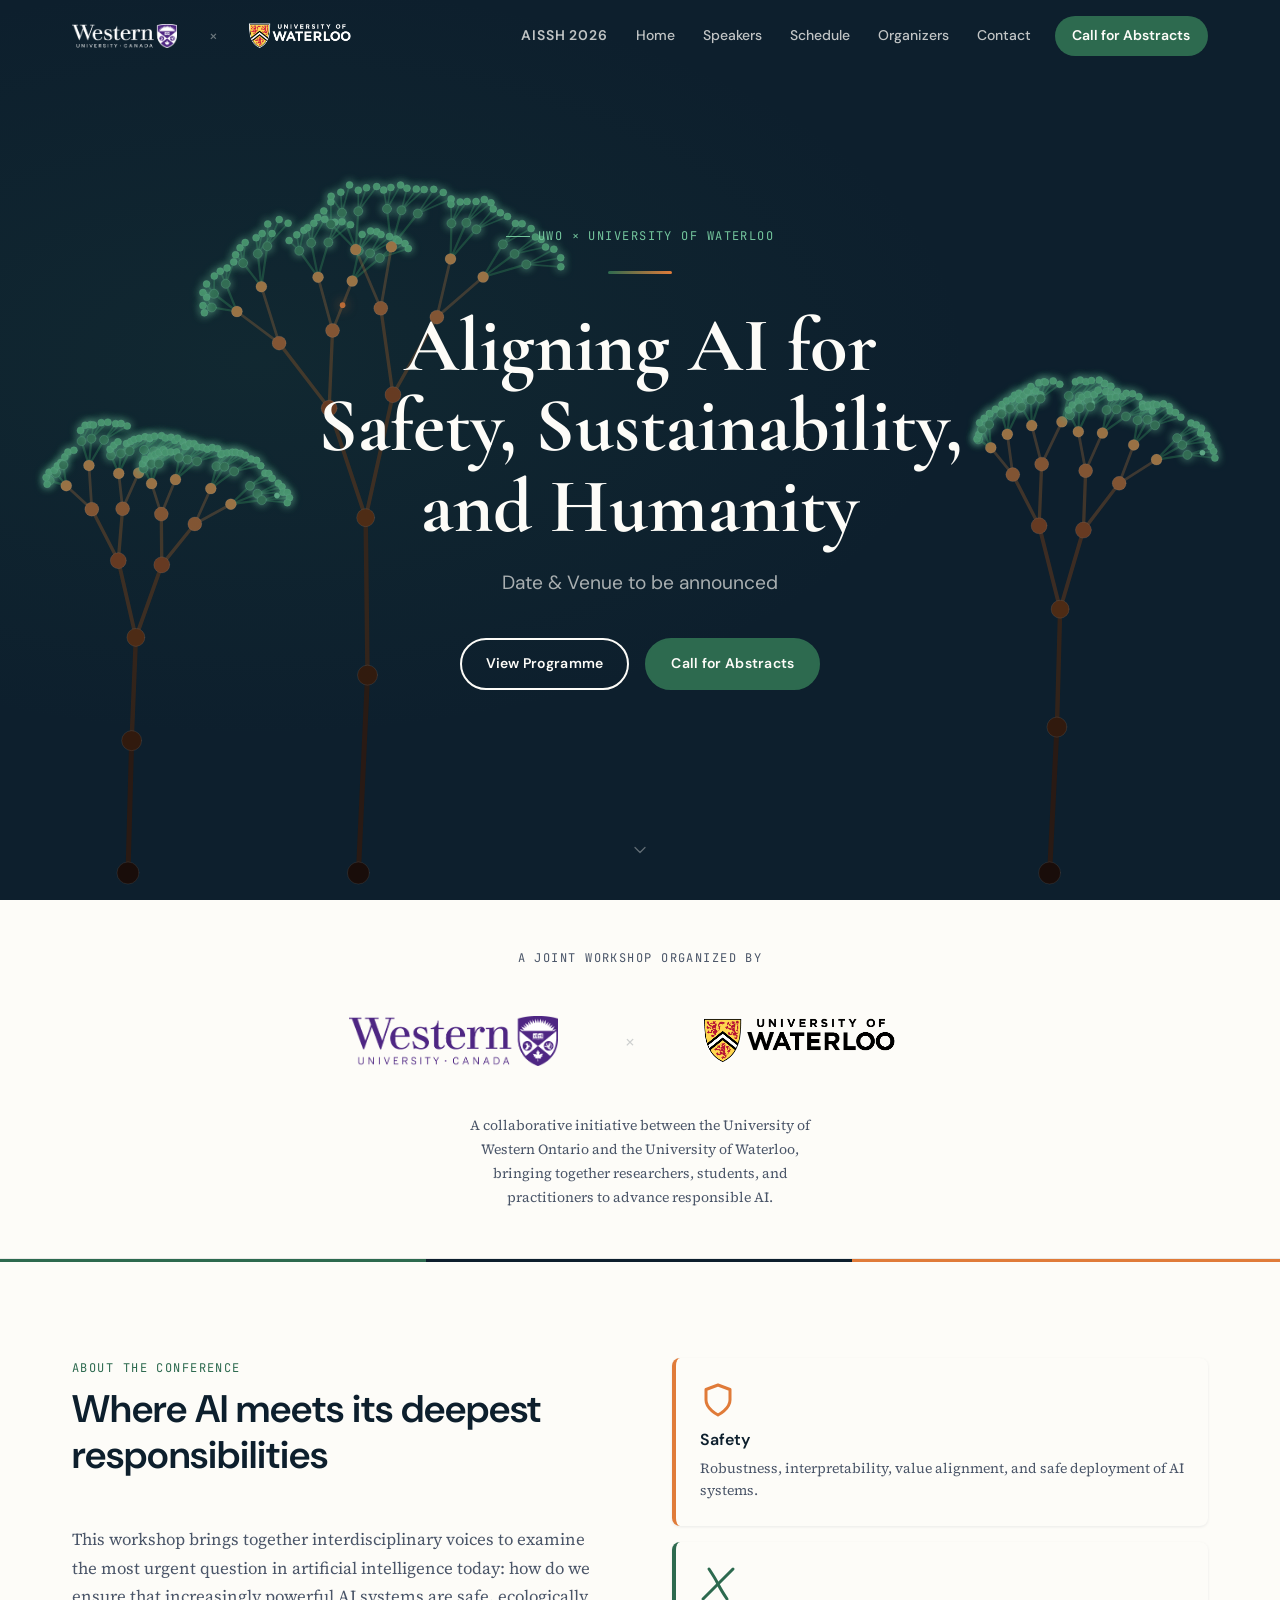
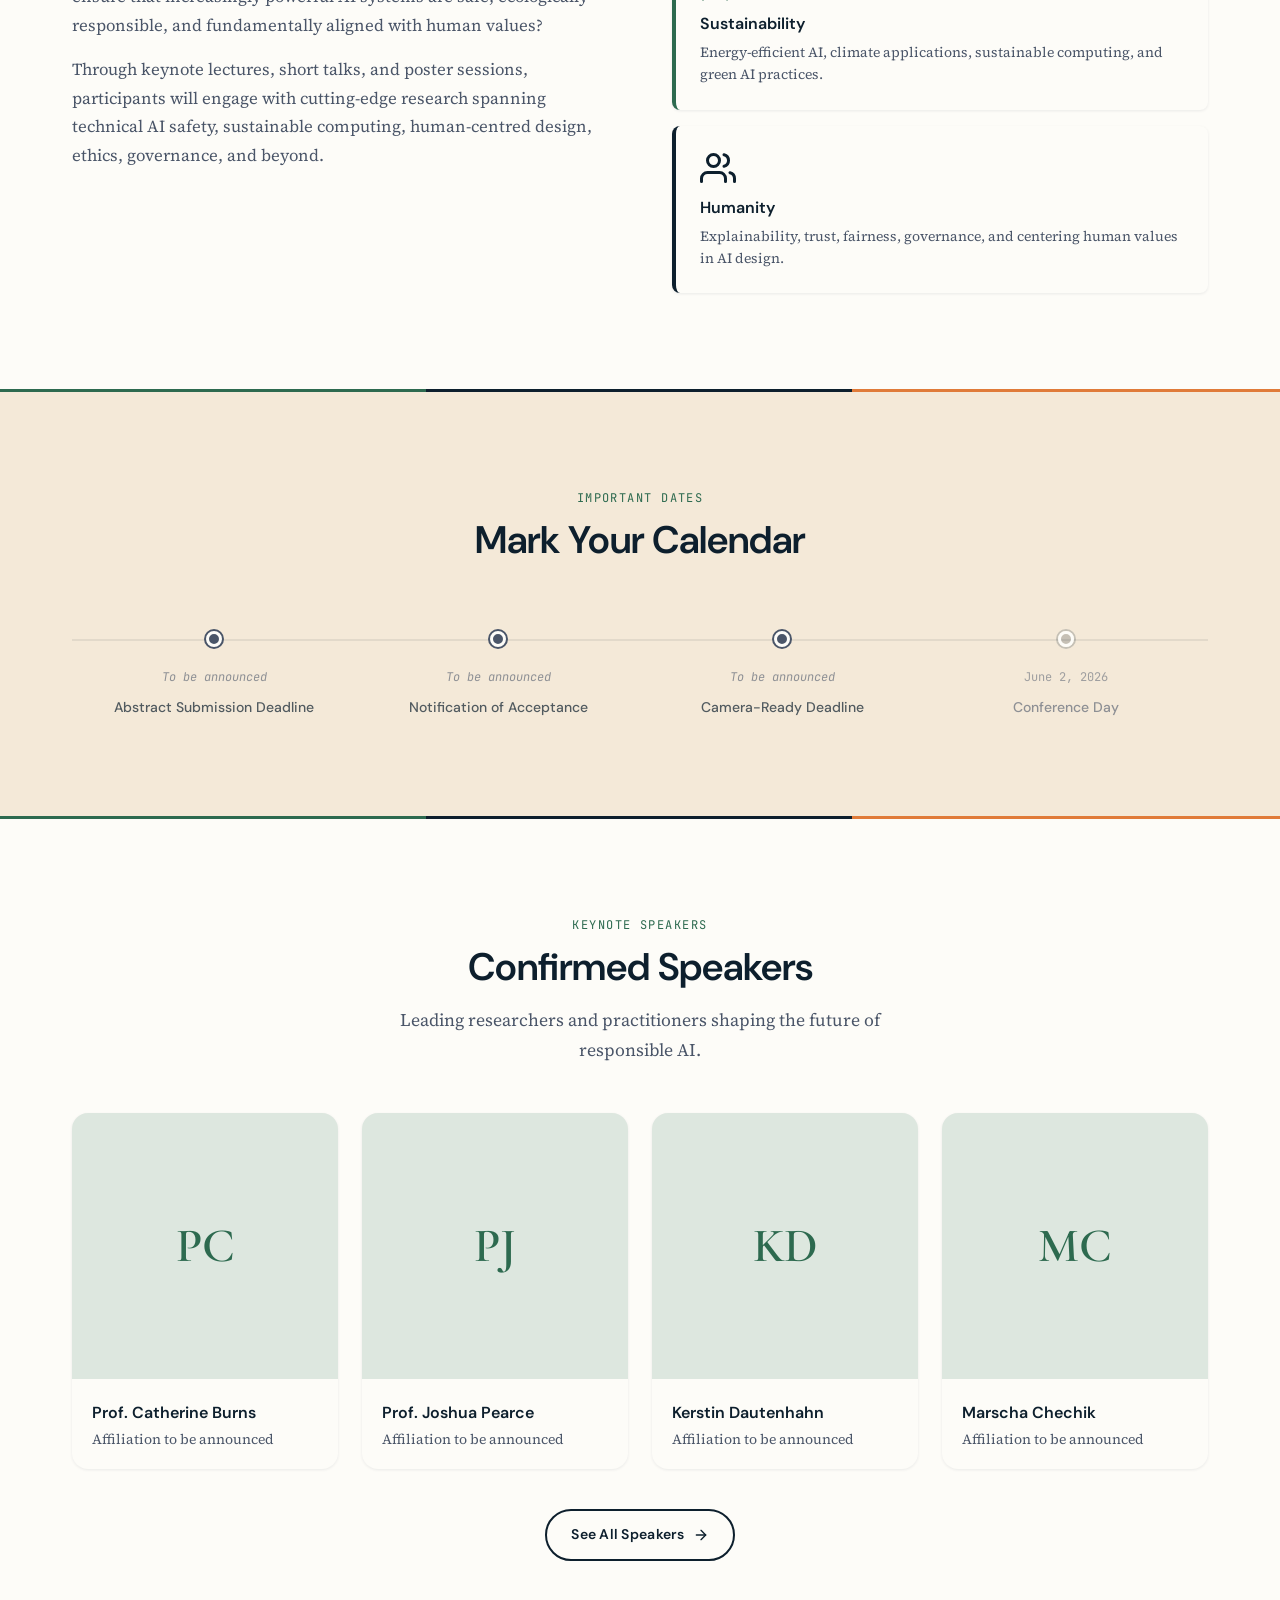
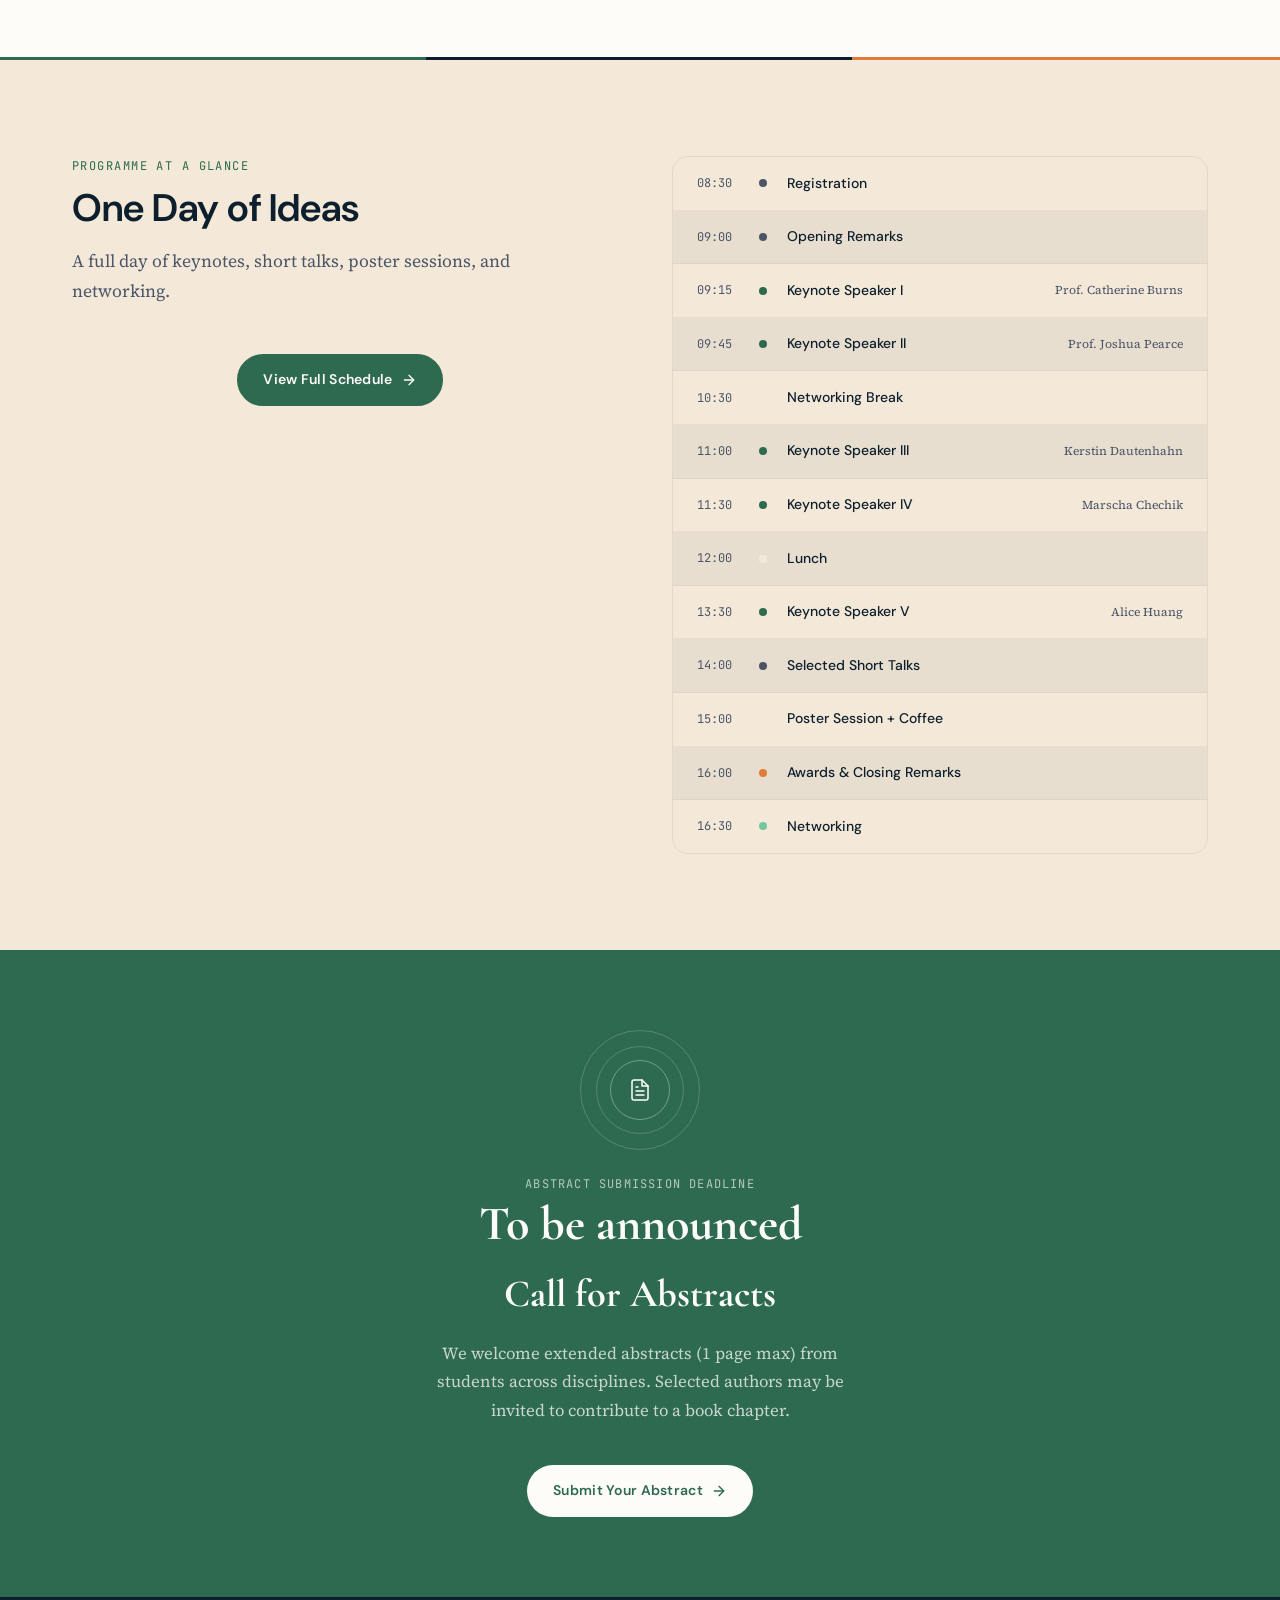
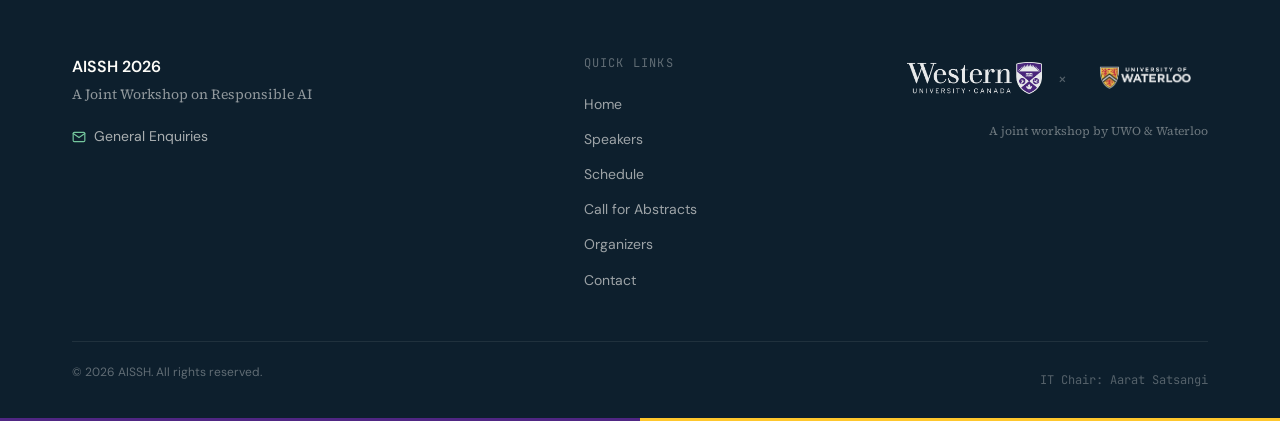
==== commit fa58c9b1: "date update" ====
--- a/index.html
+++ b/index.html
@@ -6,7 +6,7 @@
   <meta name="viewport" content="width=device-width, initial-scale=1.0">
   <meta name="description"
     content="Aligning AI for Safety, Sustainability, and Humanity — a joint workshop by the University of Western Ontario and University of Waterloo.">
-  <title>AISSH 2025 — Aligning AI for Safety, Sustainability, and Humanity</title>
+  <title>AISSH 2026 — Aligning AI for Safety, Sustainability, and Humanity</title>
 
   <!-- Fonts -->
   <link rel="preconnect" href="https://fonts.googleapis.com">
@@ -31,13 +31,13 @@
   <!-- ══ HEADER ══════════════════════════════════════════════ -->
   <header class="site-header" role="banner">
     <div class="site-header__inner">
-      <a href="index.html" class="site-header__logos" aria-label="AISSH 2025 — Home">
+      <a href="index.html" class="site-header__logos" aria-label="AISSH 2026 — Home">
         <img src="assets/logos/uwo-logo-rev.png" alt="University of Western Ontario" class="site-header__logo-img">
         <span class="site-header__logo-sep" aria-hidden="true">×</span>
         <img src="assets/logos/waterloo-logo-rev.png" alt="University of Waterloo" class="site-header__logo-img">
       </a>
 
-      <span class="site-header__wordmark" aria-hidden="true">AISSH 2025</span>
+      <span class="site-header__wordmark" aria-hidden="true">AISSH 2026</span>
 
       <nav class="site-nav" aria-label="Main navigation">
         <a href="index.html" class="site-nav__link" data-nav-link>Home</a>
@@ -300,7 +300,7 @@
     <div class="container">
       <div class="site-footer__body">
         <div class="site-footer__identity">
-          <p class="site-footer__conf-name">AISSH 2025</p>
+          <p class="site-footer__conf-name">AISSH 2026</p>
           <p class="site-footer__tagline">Aligning AI for Safety, Sustainability, and Humanity</p>
           <ul class="site-footer__contact-list">
             <li class="site-footer__contact-item">
@@ -338,7 +338,7 @@
       </div>
 
       <div class="site-footer__bottom">
-        <p class="site-footer__copyright">© <span class="footer-year">2025</span> AISSH. All rights reserved.</p>
+        <p class="site-footer__copyright">© <span class="footer-year">2026</span> AISSH. All rights reserved.</p>
         <p class="site-footer__credit">IT Chair: Aarat Satsangi</p>
       </div>
     </div>
